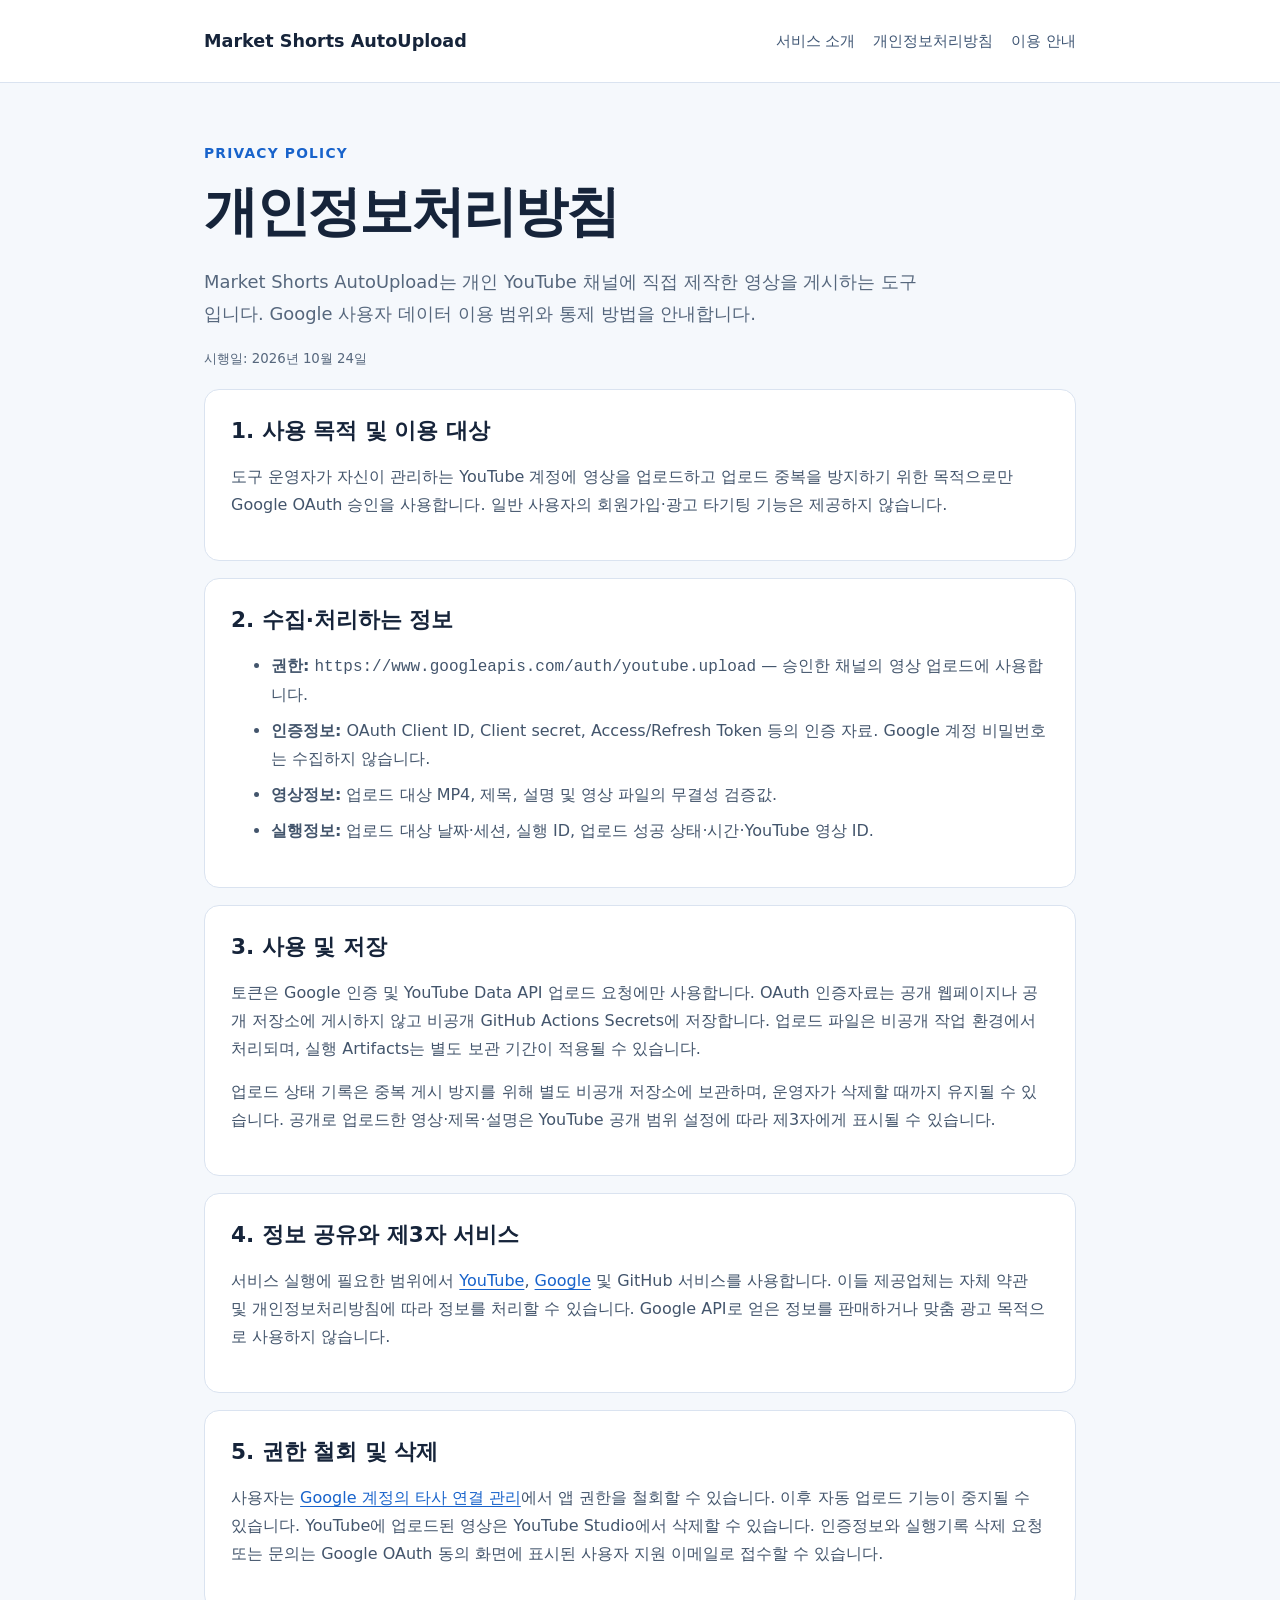
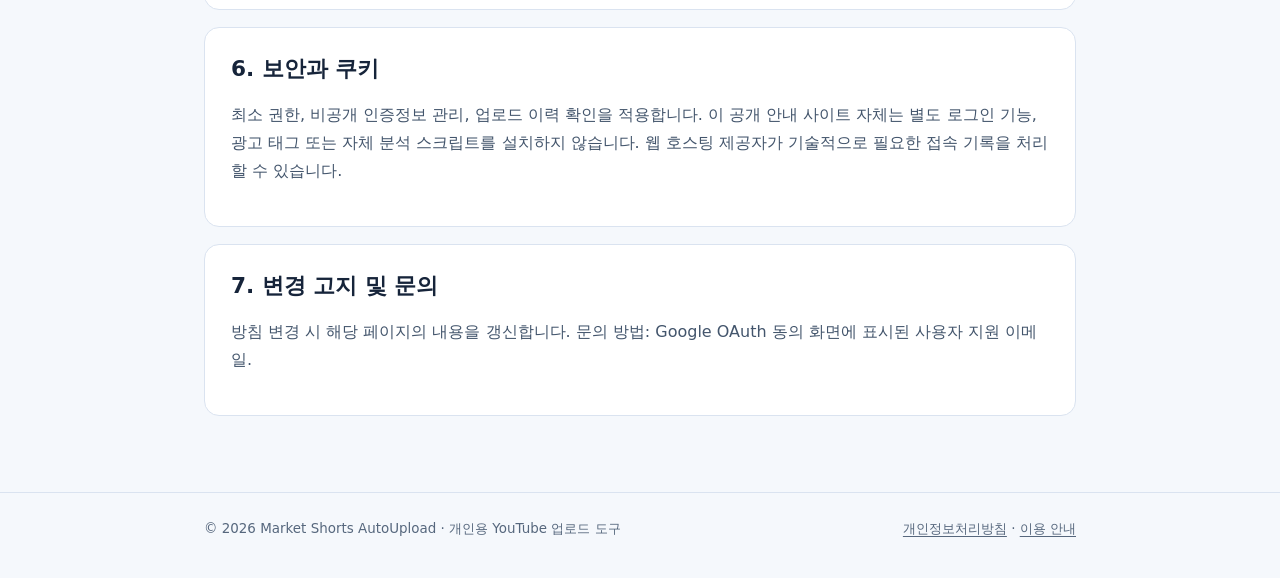
==== privacy.html @ 5636cba2 "docs(pages): add privacy.html for OAuth consent information" ====
<!doctype html>
<html lang="ko"><head>
<meta charset="utf-8"><meta name="viewport" content="width=device-width,initial-scale=1">
<title>개인정보처리방침 | Market Shorts AutoUpload</title>
<meta name="description" content="개인용 Market Shorts AutoUpload의 Google 사용자 데이터 처리 및 OAuth 권한 관리">
<link rel="canonical" href="https://limjhq9-lab.github.io/privacy.html">
<link rel="stylesheet" href="/styles.css">
</head><body>
<header><div class="container"><nav aria-label="기본 탐색">
<a class="brand" href="/">Market Shorts AutoUpload</a>
<div class="links"><a href="/">서비스 소개</a><a href="/privacy.html">개인정보처리방침</a><a href="/terms.html">이용 안내</a></div>
</nav></div></header><main><div class="container">
<p class="kicker">PRIVACY POLICY</p><h1>개인정보처리방침</h1>
<p class="lead">Market Shorts AutoUpload는 개인 YouTube 채널에 직접 제작한 영상을 게시하는 도구입니다. Google 사용자 데이터 이용 범위와 통제 방법을 안내합니다.</p>
<small>시행일: 2026년 10월 24일</small>
<section class="section"><h2>1. 사용 목적 및 이용 대상</h2><p>도구 운영자가 자신이 관리하는 YouTube 계정에 영상을 업로드하고 업로드 중복을 방지하기 위한 목적으로만 Google OAuth 승인을 사용합니다. 일반 사용자의 회원가입·광고 타기팅 기능은 제공하지 않습니다.</p></section>
<section class="section"><h2>2. 수집·처리하는 정보</h2><ul>
<li><strong>권한:</strong> <code>https://www.googleapis.com/auth/youtube.upload</code> — 승인한 채널의 영상 업로드에 사용합니다.</li>
<li><strong>인증정보:</strong> OAuth Client ID, Client secret, Access/Refresh Token 등의 인증 자료. Google 계정 비밀번호는 수집하지 않습니다.</li>
<li><strong>영상정보:</strong> 업로드 대상 MP4, 제목, 설명 및 영상 파일의 무결성 검증값.</li>
<li><strong>실행정보:</strong> 업로드 대상 날짜·세션, 실행 ID, 업로드 성공 상태·시간·YouTube 영상 ID.</li></ul></section>
<section class="section"><h2>3. 사용 및 저장</h2><p>토큰은 Google 인증 및 YouTube Data API 업로드 요청에만 사용합니다. OAuth 인증자료는 공개 웹페이지나 공개 저장소에 게시하지 않고 비공개 GitHub Actions Secrets에 저장합니다. 업로드 파일은 비공개 작업 환경에서 처리되며, 실행 Artifacts는 별도 보관 기간이 적용될 수 있습니다.</p><p>업로드 상태 기록은 중복 게시 방지를 위해 별도 비공개 저장소에 보관하며, 운영자가 삭제할 때까지 유지될 수 있습니다. 공개로 업로드한 영상·제목·설명은 YouTube 공개 범위 설정에 따라 제3자에게 표시될 수 있습니다.</p></section>
<section class="section"><h2>4. 정보 공유와 제3자 서비스</h2><p>서비스 실행에 필요한 범위에서 <a href="https://www.youtube.com/t/terms">YouTube</a>, <a href="https://policies.google.com/privacy">Google</a> 및 GitHub 서비스를 사용합니다. 이들 제공업체는 자체 약관 및 개인정보처리방침에 따라 정보를 처리할 수 있습니다. Google API로 얻은 정보를 판매하거나 맞춤 광고 목적으로 사용하지 않습니다.</p></section>
<section class="section"><h2>5. 권한 철회 및 삭제</h2><p>사용자는 <a href="https://myaccount.google.com/connections">Google 계정의 타사 연결 관리</a>에서 앱 권한을 철회할 수 있습니다. 이후 자동 업로드 기능이 중지될 수 있습니다. YouTube에 업로드된 영상은 YouTube Studio에서 삭제할 수 있습니다. 인증정보와 실행기록 삭제 요청 또는 문의는 Google OAuth 동의 화면에 표시된 사용자 지원 이메일로 접수할 수 있습니다.</p></section>
<section class="section"><h2>6. 보안과 쿠키</h2><p>최소 권한, 비공개 인증정보 관리, 업로드 이력 확인을 적용합니다. 이 공개 안내 사이트 자체는 별도 로그인 기능, 광고 태그 또는 자체 분석 스크립트를 설치하지 않습니다. 웹 호스팅 제공자가 기술적으로 필요한 접속 기록을 처리할 수 있습니다.</p></section>
<section class="section"><h2>7. 변경 고지 및 문의</h2><p>방침 변경 시 해당 페이지의 내용을 갱신합니다. 문의 방법: Google OAuth 동의 화면에 표시된 사용자 지원 이메일.</p></section>
</div></main><footer><div class="container"><span>© 2026 Market Shorts AutoUpload · 개인용 YouTube 업로드 도구</span><span><a href="/privacy.html">개인정보처리방침</a> · <a href="/terms.html">이용 안내</a></span></div></footer></body></html>
---- styles.css ----
:root{color-scheme:light;--ink:#16243a;--muted:#56677d;--accent:#1863cb;--line:#dae3f0;--bg:#f5f8fc}*{box-sizing:border-box}html{scroll-behavior:smooth}body{margin:0;background:var(--bg);color:var(--ink);font:16px/1.75 system-ui,-apple-system,"Apple SD Gothic Neo","Malgun Gothic",sans-serif}a{color:var(--accent);text-underline-offset:3px}.container{max-width:920px;margin:0 auto;padding:0 24px}header{border-bottom:1px solid var(--line);background:#fff}nav{display:flex;justify-content:space-between;align-items:center;gap:18px;min-height:82px;flex-wrap:wrap;padding:14px 0}.brand{font-weight:800;font-size:1.1rem;text-decoration:none;color:var(--ink)}.links{display:flex;flex-wrap:wrap;gap:18px}.links a{font-size:.92rem;text-decoration:none;color:#405775}main{padding:58px 0 76px}.kicker{color:var(--accent);font-size:.86rem;font-weight:800;letter-spacing:.09em}h1{font-size:clamp(2.1rem,6vw,3.4rem);line-height:1.18;letter-spacing:-.042em;margin:15px 0 22px}h2{font-size:1.35rem;line-height:1.35;margin-top:0}p{margin:0 0 15px}.lead{font-size:1.12rem;color:var(--muted);max-width:720px}.cards{display:grid;grid-template-columns:repeat(2,minmax(0,1fr));gap:16px;margin:38px 0}.card,.section{background:white;border:1px solid var(--line);border-radius:15px;padding:26px}.section{margin-top:17px}.section p,.section li,.card p{color:#43556c}.section li{margin:.5rem 0}.notice{border-left:4px solid var(--accent);background:#e9f2ff;padding:15px 18px;border-radius:8px}.cta{display:inline-block;text-decoration:none;background:var(--accent);color:white;border-radius:9px;padding:10px 18px;font-weight:700;margin:14px 0}.cta:hover{background:#104ca3}footer{border-top:1px solid var(--line);color:var(--muted);padding:24px 0 38px;font-size:.84rem}footer .container{display:flex;justify-content:space-between;flex-wrap:wrap;gap:10px}footer a{color:inherit}small{color:var(--muted)}code{word-break:break-word}@media(max-width:620px){.cards{grid-template-columns:1fr}main{padding:38px 0 60px}.card,.section{padding:20px}}
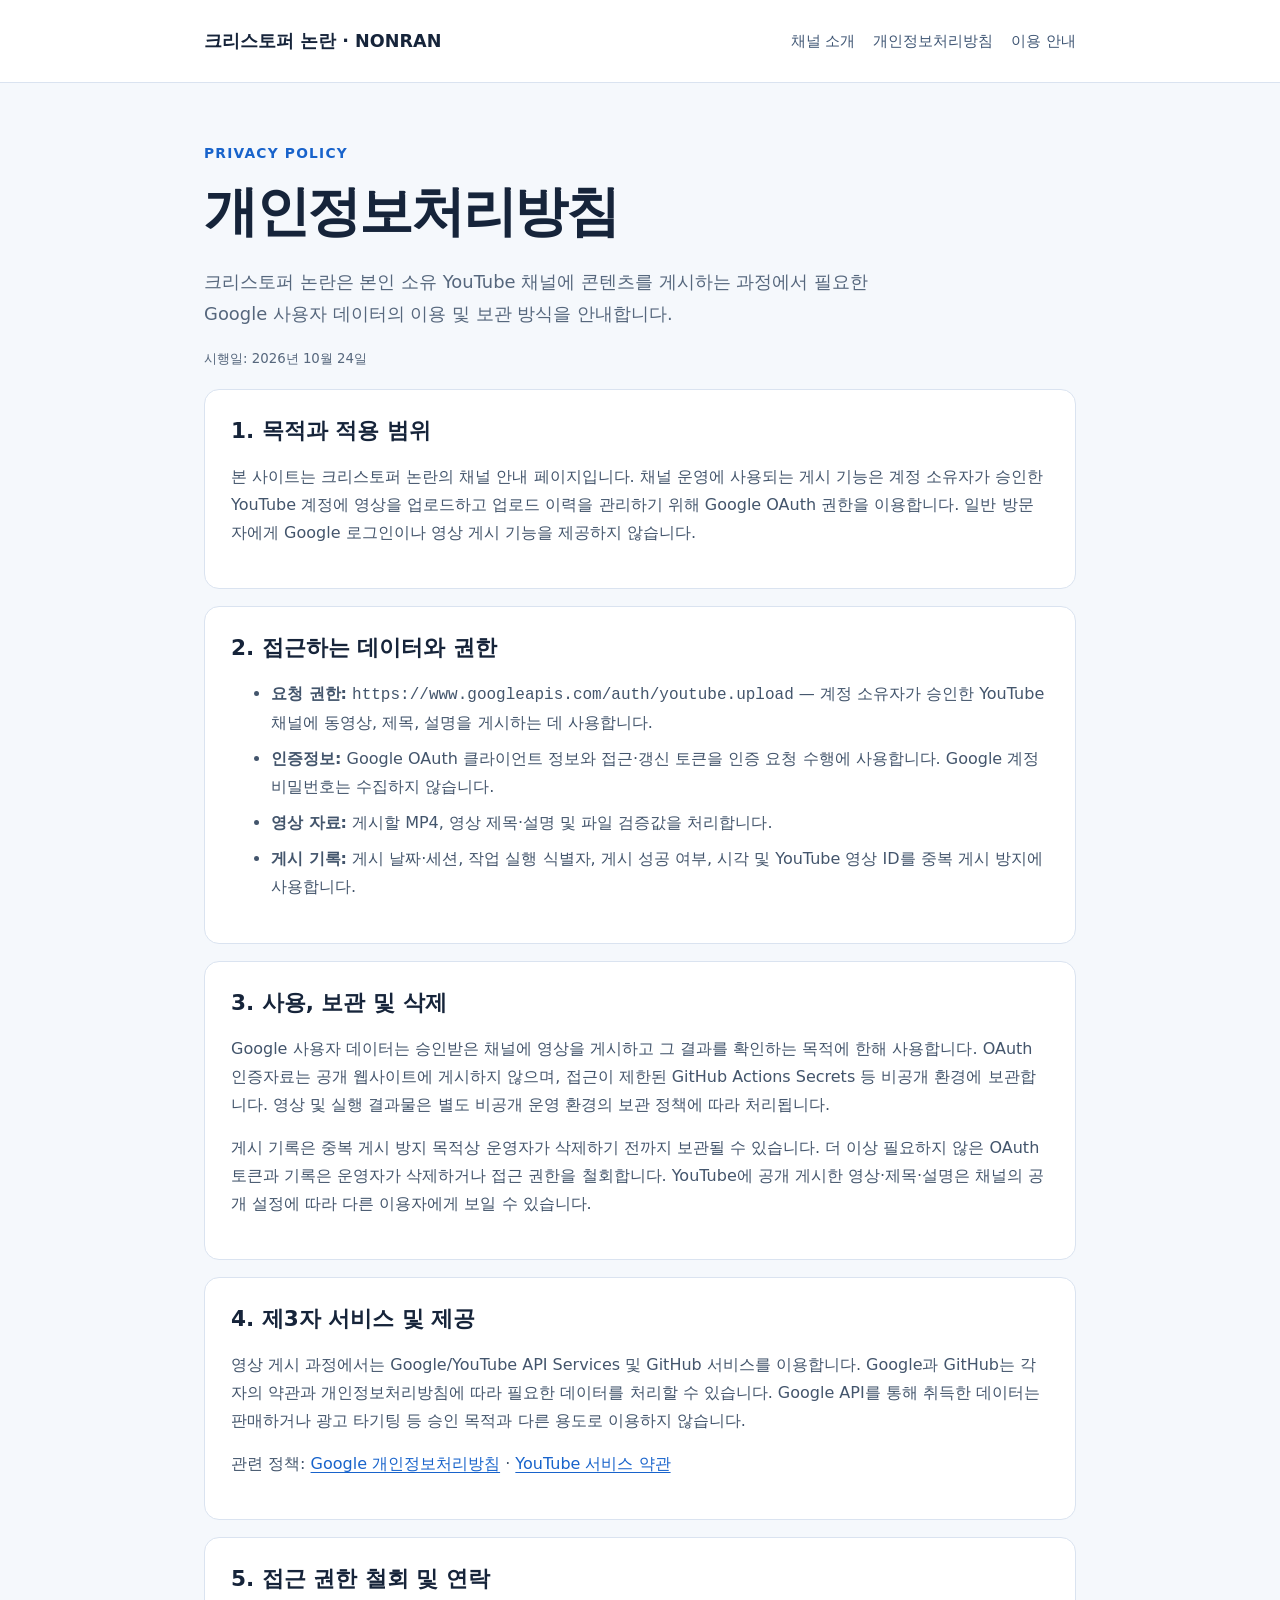
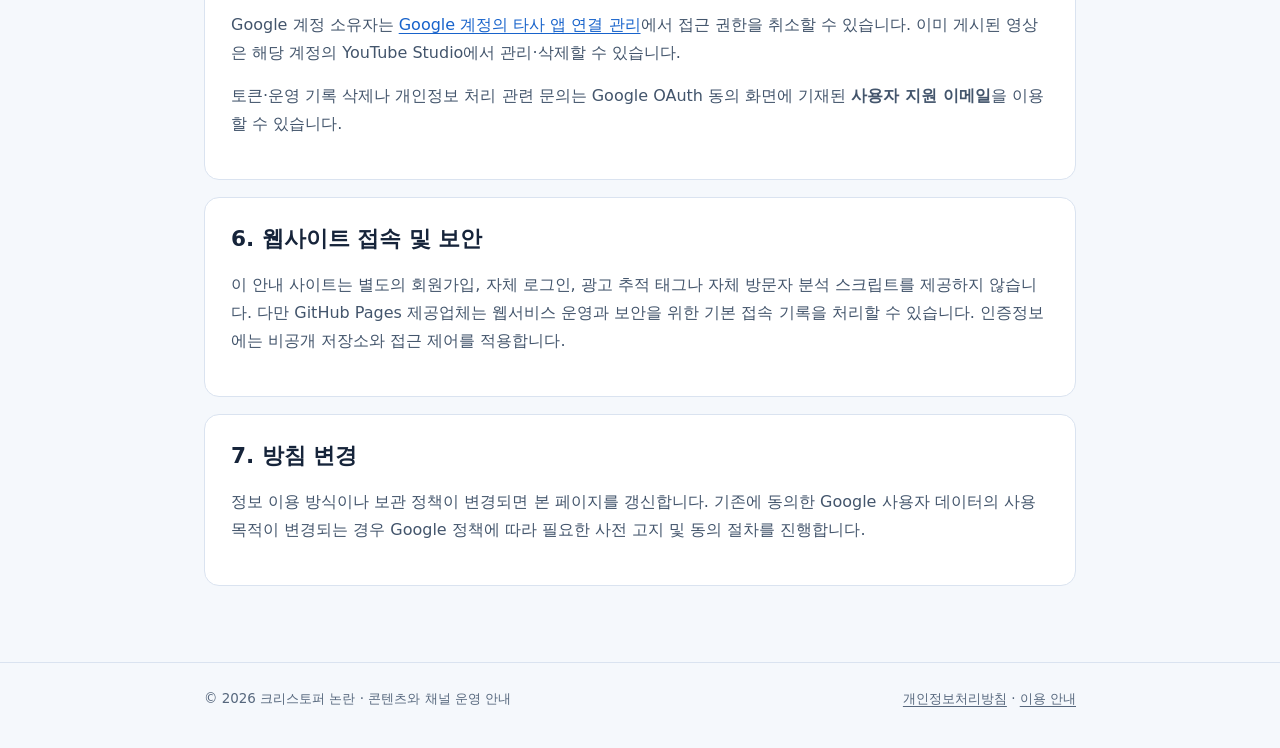
==== commit 135aff25: "docs: rebrand public pages to 크리스토퍼 논란, retain OAuth disclosures" ====
--- a/privacy.html
+++ b/privacy.html
@@ -1,27 +1,41 @@
 <!doctype html>
-<html lang="ko"><head>
-<meta charset="utf-8"><meta name="viewport" content="width=device-width,initial-scale=1">
-<title>개인정보처리방침 | Market Shorts AutoUpload</title>
-<meta name="description" content="개인용 Market Shorts AutoUpload의 Google 사용자 데이터 처리 및 OAuth 권한 관리">
+<html lang="ko">
+<head><meta charset="utf-8"><meta name="viewport" content="width=device-width,initial-scale=1">
+<title>개인정보처리방침 | 크리스토퍼 논란</title>
+<meta name="description" content="크리스토퍼 논란의 YouTube 게시 권한과 Google 사용자 데이터 처리 안내">
 <link rel="canonical" href="https://limjhq9-lab.github.io/privacy.html">
-<link rel="stylesheet" href="/styles.css">
-</head><body>
-<header><div class="container"><nav aria-label="기본 탐색">
-<a class="brand" href="/">Market Shorts AutoUpload</a>
-<div class="links"><a href="/">서비스 소개</a><a href="/privacy.html">개인정보처리방침</a><a href="/terms.html">이용 안내</a></div>
-</nav></div></header><main><div class="container">
-<p class="kicker">PRIVACY POLICY</p><h1>개인정보처리방침</h1>
-<p class="lead">Market Shorts AutoUpload는 개인 YouTube 채널에 직접 제작한 영상을 게시하는 도구입니다. Google 사용자 데이터 이용 범위와 통제 방법을 안내합니다.</p>
+<link rel="stylesheet" href="/styles.css"></head>
+<body><header><div class="container"><nav aria-label="기본 탐색">
+<a class="brand" href="/">크리스토퍼 논란 <span aria-hidden="true">·</span> NONRAN</a>
+<div class="links"><a href="/">채널 소개</a><a href="/privacy.html">개인정보처리방침</a><a href="/terms.html">이용 안내</a></div>
+</nav></div></header>
+<main><div class="container">
+<p class="kicker">PRIVACY POLICY</p>
+<h1>개인정보처리방침</h1>
+<p class="lead">크리스토퍼 논란은 본인 소유 YouTube 채널에 콘텐츠를 게시하는 과정에서 필요한 Google 사용자 데이터의 이용 및 보관 방식을 안내합니다.</p>
 <small>시행일: 2026년 10월 24일</small>
-<section class="section"><h2>1. 사용 목적 및 이용 대상</h2><p>도구 운영자가 자신이 관리하는 YouTube 계정에 영상을 업로드하고 업로드 중복을 방지하기 위한 목적으로만 Google OAuth 승인을 사용합니다. 일반 사용자의 회원가입·광고 타기팅 기능은 제공하지 않습니다.</p></section>
-<section class="section"><h2>2. 수집·처리하는 정보</h2><ul>
-<li><strong>권한:</strong> <code>https://www.googleapis.com/auth/youtube.upload</code> — 승인한 채널의 영상 업로드에 사용합니다.</li>
-<li><strong>인증정보:</strong> OAuth Client ID, Client secret, Access/Refresh Token 등의 인증 자료. Google 계정 비밀번호는 수집하지 않습니다.</li>
-<li><strong>영상정보:</strong> 업로드 대상 MP4, 제목, 설명 및 영상 파일의 무결성 검증값.</li>
-<li><strong>실행정보:</strong> 업로드 대상 날짜·세션, 실행 ID, 업로드 성공 상태·시간·YouTube 영상 ID.</li></ul></section>
-<section class="section"><h2>3. 사용 및 저장</h2><p>토큰은 Google 인증 및 YouTube Data API 업로드 요청에만 사용합니다. OAuth 인증자료는 공개 웹페이지나 공개 저장소에 게시하지 않고 비공개 GitHub Actions Secrets에 저장합니다. 업로드 파일은 비공개 작업 환경에서 처리되며, 실행 Artifacts는 별도 보관 기간이 적용될 수 있습니다.</p><p>업로드 상태 기록은 중복 게시 방지를 위해 별도 비공개 저장소에 보관하며, 운영자가 삭제할 때까지 유지될 수 있습니다. 공개로 업로드한 영상·제목·설명은 YouTube 공개 범위 설정에 따라 제3자에게 표시될 수 있습니다.</p></section>
-<section class="section"><h2>4. 정보 공유와 제3자 서비스</h2><p>서비스 실행에 필요한 범위에서 <a href="https://www.youtube.com/t/terms">YouTube</a>, <a href="https://policies.google.com/privacy">Google</a> 및 GitHub 서비스를 사용합니다. 이들 제공업체는 자체 약관 및 개인정보처리방침에 따라 정보를 처리할 수 있습니다. Google API로 얻은 정보를 판매하거나 맞춤 광고 목적으로 사용하지 않습니다.</p></section>
-<section class="section"><h2>5. 권한 철회 및 삭제</h2><p>사용자는 <a href="https://myaccount.google.com/connections">Google 계정의 타사 연결 관리</a>에서 앱 권한을 철회할 수 있습니다. 이후 자동 업로드 기능이 중지될 수 있습니다. YouTube에 업로드된 영상은 YouTube Studio에서 삭제할 수 있습니다. 인증정보와 실행기록 삭제 요청 또는 문의는 Google OAuth 동의 화면에 표시된 사용자 지원 이메일로 접수할 수 있습니다.</p></section>
-<section class="section"><h2>6. 보안과 쿠키</h2><p>최소 권한, 비공개 인증정보 관리, 업로드 이력 확인을 적용합니다. 이 공개 안내 사이트 자체는 별도 로그인 기능, 광고 태그 또는 자체 분석 스크립트를 설치하지 않습니다. 웹 호스팅 제공자가 기술적으로 필요한 접속 기록을 처리할 수 있습니다.</p></section>
-<section class="section"><h2>7. 변경 고지 및 문의</h2><p>방침 변경 시 해당 페이지의 내용을 갱신합니다. 문의 방법: Google OAuth 동의 화면에 표시된 사용자 지원 이메일.</p></section>
-</div></main><footer><div class="container"><span>© 2026 Market Shorts AutoUpload · 개인용 YouTube 업로드 도구</span><span><a href="/privacy.html">개인정보처리방침</a> · <a href="/terms.html">이용 안내</a></span></div></footer></body></html>+<section class="section"><h2>1. 목적과 적용 범위</h2>
+<p>본 사이트는 크리스토퍼 논란의 채널 안내 페이지입니다. 채널 운영에 사용되는 게시 기능은 계정 소유자가 승인한 YouTube 계정에 영상을 업로드하고 업로드 이력을 관리하기 위해 Google OAuth 권한을 이용합니다. 일반 방문자에게 Google 로그인이나 영상 게시 기능을 제공하지 않습니다.</p></section>
+<section class="section"><h2>2. 접근하는 데이터와 권한</h2><ul>
+<li><strong>요청 권한:</strong> <code>https://www.googleapis.com/auth/youtube.upload</code> — 계정 소유자가 승인한 YouTube 채널에 동영상, 제목, 설명을 게시하는 데 사용합니다.</li>
+<li><strong>인증정보:</strong> Google OAuth 클라이언트 정보와 접근·갱신 토큰을 인증 요청 수행에 사용합니다. Google 계정 비밀번호는 수집하지 않습니다.</li>
+<li><strong>영상 자료:</strong> 게시할 MP4, 영상 제목·설명 및 파일 검증값을 처리합니다.</li>
+<li><strong>게시 기록:</strong> 게시 날짜·세션, 작업 실행 식별자, 게시 성공 여부, 시각 및 YouTube 영상 ID를 중복 게시 방지에 사용합니다.</li>
+</ul></section>
+<section class="section"><h2>3. 사용, 보관 및 삭제</h2>
+<p>Google 사용자 데이터는 승인받은 채널에 영상을 게시하고 그 결과를 확인하는 목적에 한해 사용합니다. OAuth 인증자료는 공개 웹사이트에 게시하지 않으며, 접근이 제한된 GitHub Actions Secrets 등 비공개 환경에 보관합니다. 영상 및 실행 결과물은 별도 비공개 운영 환경의 보관 정책에 따라 처리됩니다.</p>
+<p>게시 기록은 중복 게시 방지 목적상 운영자가 삭제하기 전까지 보관될 수 있습니다. 더 이상 필요하지 않은 OAuth 토큰과 기록은 운영자가 삭제하거나 접근 권한을 철회합니다. YouTube에 공개 게시한 영상·제목·설명은 채널의 공개 설정에 따라 다른 이용자에게 보일 수 있습니다.</p></section>
+<section class="section"><h2>4. 제3자 서비스 및 제공</h2>
+<p>영상 게시 과정에서는 Google/YouTube API Services 및 GitHub 서비스를 이용합니다. Google과 GitHub는 각자의 약관과 개인정보처리방침에 따라 필요한 데이터를 처리할 수 있습니다. Google API를 통해 취득한 데이터는 판매하거나 광고 타기팅 등 승인 목적과 다른 용도로 이용하지 않습니다.</p>
+<p>관련 정책: <a href="https://policies.google.com/privacy">Google 개인정보처리방침</a> · <a href="https://www.youtube.com/t/terms">YouTube 서비스 약관</a></p></section>
+<section class="section"><h2>5. 접근 권한 철회 및 연락</h2>
+<p>Google 계정 소유자는 <a href="https://myaccount.google.com/connections">Google 계정의 타사 앱 연결 관리</a>에서 접근 권한을 취소할 수 있습니다. 이미 게시된 영상은 해당 계정의 YouTube Studio에서 관리·삭제할 수 있습니다.</p>
+<p>토큰·운영 기록 삭제나 개인정보 처리 관련 문의는 Google OAuth 동의 화면에 기재된 <strong>사용자 지원 이메일</strong>을 이용할 수 있습니다.</p></section>
+<section class="section"><h2>6. 웹사이트 접속 및 보안</h2>
+<p>이 안내 사이트는 별도의 회원가입, 자체 로그인, 광고 추적 태그나 자체 방문자 분석 스크립트를 제공하지 않습니다. 다만 GitHub Pages 제공업체는 웹서비스 운영과 보안을 위한 기본 접속 기록을 처리할 수 있습니다. 인증정보에는 비공개 저장소와 접근 제어를 적용합니다.</p></section>
+<section class="section"><h2>7. 방침 변경</h2>
+<p>정보 이용 방식이나 보관 정책이 변경되면 본 페이지를 갱신합니다. 기존에 동의한 Google 사용자 데이터의 사용 목적이 변경되는 경우 Google 정책에 따라 필요한 사전 고지 및 동의 절차를 진행합니다.</p></section>
+</div></main><footer><div class="container">
+<span>© 2026 크리스토퍼 논란 · 콘텐츠와 채널 운영 안내</span>
+<span><a href="/privacy.html">개인정보처리방침</a> · <a href="/terms.html">이용 안내</a></span>
+</div></footer></body></html>
